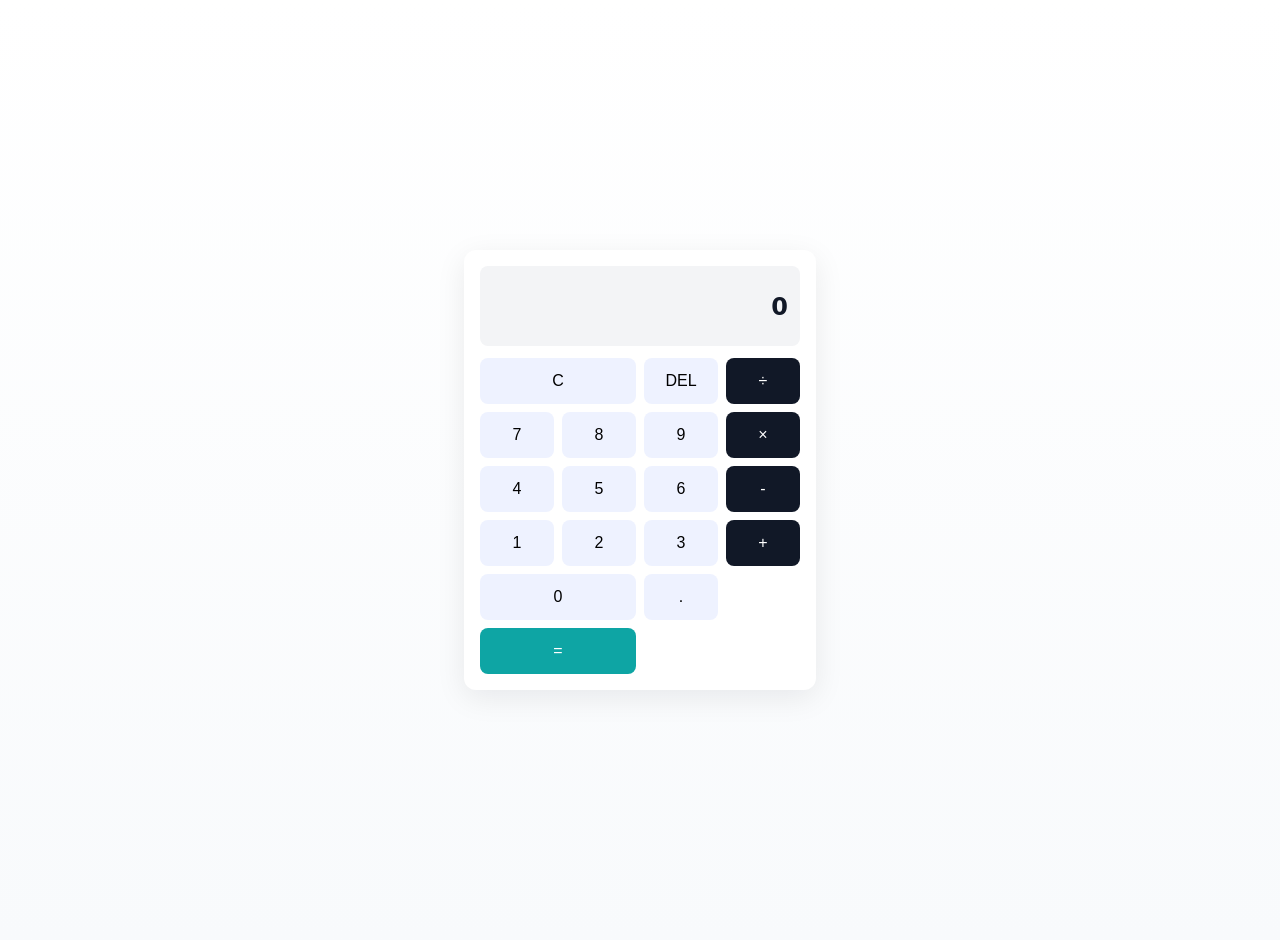
==== 01_index.html @ 19da4bb9 "Calculator Using HTML, CSS & JS" ====
<!DOCTYPE html>
<html lang="en">
<head>
  <meta charset="utf-8" />
  <meta name="viewport" content="width=device-width,initial-scale=1" />
  <title>Simple Calculator</title>
  <link rel="stylesheet" href="01_style.css">
</head>
<body>
  <div class="calc" role="application" aria-label="Calculator">
    <div class="display" id="display">
      <div class="history" id="history">&nbsp;</div>
      <div class="output" id="output">0</div>
    </div>
    <div class="keys">
      <button data-action="clear" class="span2">C</button>
      <button data-action="del">DEL</button>
      <button data-value="÷" class="op">÷</button>

      <button data-value="7">7</button>
      <button data-value="8">8</button>
      <button data-value="9">9</button>
      <button data-value="×" class="op">×</button>

      <button data-value="4">4</button>
      <button data-value="5">5</button>
      <button data-value="6">6</button>
      <button data-value="-" class="op">-</button>

      <button data-value="1">1</button>
      <button data-value="2">2</button>
      <button data-value="3">3</button>
      <button data-value="+" class="op">+</button>

      <button data-value="0" class="span2">0</button>
      <button data-value=".">.</button>
      <button data-action="equals" class="equal">=</button>
    </div>
  </div>
  <script src="01_app.js"></script>
</body>
</html>
---- 01_style.css ----
:root { 
  font-family: Inter, system-ui, sans-serif; 
  --panel:#ffffff; --accent:#111827; 
}

body {
  background:linear-gradient(180deg,#fff,#f8fafc);
  min-height:100vh;
  display:flex;
  align-items:center;
  justify-content:center;
  margin:0;
  padding:20px;
}

.calc {
  width:320px;
  background:var(--panel);
  border-radius:12px;
  box-shadow:0 8px 30px rgba(2,6,23,0.08);
  padding:16px;
}

.display {
  background:#f3f4f6;
  padding:12px;
  border-radius:8px;
  text-align:right;
  min-height:56px;
  margin-bottom:12px;
  word-break:break-all;
}

.history { font-size:13px; color:#6b7280; min-height:14px; }
.output { font-size:24px; font-weight:700; color:var(--accent); }

.keys {
  display:grid;
  grid-template-columns: repeat(4,1fr);
  gap:8px;
}

button {
  padding:14px;
  border-radius:8px;
  border:none;
  font-size:16px;
  cursor:pointer;
  background:#eef2ff;
}

button.op { background:#111827; color:white; }
button.equal { background:#0ea5a4; color:white; grid-column: span 2; }
button.span2 { grid-column: span 2; }
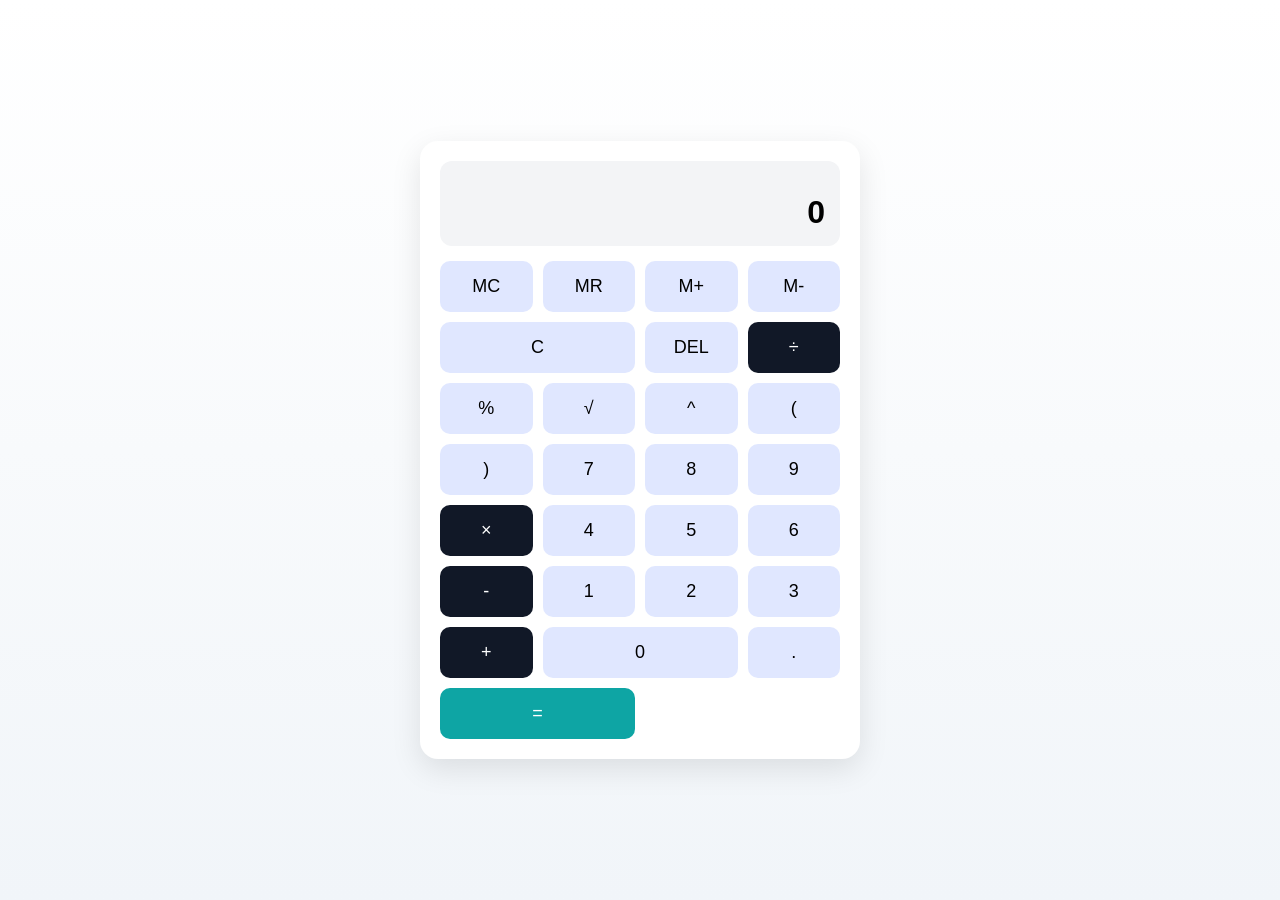
==== commit 685e8439: "Updated_JS" ====
--- a/01_index.html
+++ b/01_index.html
@@ -1,42 +1,96 @@
 <!DOCTYPE html>
 <html lang="en">
+
 <head>
-  <meta charset="utf-8" />
-  <meta name="viewport" content="width=device-width,initial-scale=1" />
-  <title>Simple Calculator</title>
-  <link rel="stylesheet" href="01_style.css">
+    <meta charset="UTF-8">
+    <meta name="viewport" content="width=device-width, initial-scale=1.0">
+    <title>Advanced Calculator</title>
+
+    <link rel="stylesheet" href="01_style.css">
 </head>
+
 <body>
-  <div class="calc" role="application" aria-label="Calculator">
-    <div class="display" id="display">
-      <div class="history" id="history">&nbsp;</div>
-      <div class="output" id="output">0</div>
+
+<div class="calc">
+
+    <div class="display">
+
+        <div id="history">&nbsp;</div>
+
+        <div id="output">0</div>
+
     </div>
+
     <div class="keys">
-      <button data-action="clear" class="span2">C</button>
-      <button data-action="del">DEL</button>
-      <button data-value="÷" class="op">÷</button>
 
-      <button data-value="7">7</button>
-      <button data-value="8">8</button>
-      <button data-value="9">9</button>
-      <button data-value="×" class="op">×</button>
+        <!-- Memory Buttons -->
 
-      <button data-value="4">4</button>
-      <button data-value="5">5</button>
-      <button data-value="6">6</button>
-      <button data-value="-" class="op">-</button>
+        <button data-action="mc">MC</button>
 
-      <button data-value="1">1</button>
-      <button data-value="2">2</button>
-      <button data-value="3">3</button>
-      <button data-value="+" class="op">+</button>
+        <button data-action="mr">MR</button>
 
-      <button data-value="0" class="span2">0</button>
-      <button data-value=".">.</button>
-      <button data-action="equals" class="equal">=</button>
+        <button data-action="mplus">M+</button>
+
+        <button data-action="mminus">M-</button>
+
+        <!-- Clear Row -->
+
+        <button data-action="clear" class="span2">C</button>
+
+        <button data-action="del">DEL</button>
+
+        <button data-value="÷" class="op">÷</button>
+
+        <!-- Advanced Functions -->
+
+        <button data-value="%">%</button>
+
+        <button data-value="√">√</button>
+
+        <button data-value="^">^</button>
+
+        <button data-value="(">(</button>
+
+        <button data-value=")">)</button>
+
+        <!-- Numbers -->
+
+        <button data-value="7">7</button>
+
+        <button data-value="8">8</button>
+
+        <button data-value="9">9</button>
+
+        <button data-value="×" class="op">×</button>
+
+        <button data-value="4">4</button>
+
+        <button data-value="5">5</button>
+
+        <button data-value="6">6</button>
+
+        <button data-value="-" class="op">-</button>
+
+        <button data-value="1">1</button>
+
+        <button data-value="2">2</button>
+
+        <button data-value="3">3</button>
+
+        <button data-value="+" class="op">+</button>
+
+        <button data-value="0" class="span2">0</button>
+
+        <button data-value=".">.</button>
+
+        <button data-action="equals" class="equal">=</button>
+
     </div>
-  </div>
-  <script src="01_app.js"></script>
+
+</div>
+
+<script src="01_app.js"></script>
+
 </body>
-</html>
+
+</html>
--- a/01_style.css
+++ b/01_style.css
@@ -1,54 +1,120 @@
-:root { 
-  font-family: Inter, system-ui, sans-serif; 
-  --panel:#ffffff; --accent:#111827; 
+:root {
+
+    --panel:#ffffff;
+
+    --dark:#111827;
+
+    --equal:#0ea5a4;
+
 }
 
-body {
-  background:linear-gradient(180deg,#fff,#f8fafc);
-  min-height:100vh;
-  display:flex;
-  align-items:center;
-  justify-content:center;
-  margin:0;
-  padding:20px;
+body{
+
+    margin:0;
+
+    min-height:100vh;
+
+    display:flex;
+
+    justify-content:center;
+
+    align-items:center;
+
+    background:linear-gradient(180deg,#ffffff,#f1f5f9);
+
+    font-family:Inter,sans-serif;
 }
 
-.calc {
-  width:320px;
-  background:var(--panel);
-  border-radius:12px;
-  box-shadow:0 8px 30px rgba(2,6,23,0.08);
-  padding:16px;
+.calc{
+
+    width:400px;
+
+    background:white;
+
+    padding:20px;
+
+    border-radius:18px;
+
+    box-shadow:0 10px 30px rgba(0,0,0,0.1);
 }
 
-.display {
-  background:#f3f4f6;
-  padding:12px;
-  border-radius:8px;
-  text-align:right;
-  min-height:56px;
-  margin-bottom:12px;
-  word-break:break-all;
+.display{
+
+    background:#f3f4f6;
+
+    border-radius:12px;
+
+    padding:15px;
+
+    text-align:right;
+
+    margin-bottom:15px;
 }
 
-.history { font-size:13px; color:#6b7280; min-height:14px; }
-.output { font-size:24px; font-weight:700; color:var(--accent); }
+#history{
 
-.keys {
-  display:grid;
-  grid-template-columns: repeat(4,1fr);
-  gap:8px;
+    font-size:14px;
+
+    color:gray;
+
+    min-height:18px;
 }
 
-button {
-  padding:14px;
-  border-radius:8px;
-  border:none;
-  font-size:16px;
-  cursor:pointer;
-  background:#eef2ff;
+#output{
+
+    font-size:32px;
+
+    font-weight:700;
 }
 
-button.op { background:#111827; color:white; }
-button.equal { background:#0ea5a4; color:white; grid-column: span 2; }
-button.span2 { grid-column: span 2; }
+.keys{
+
+    display:grid;
+
+    grid-template-columns:repeat(4,1fr);
+
+    gap:10px;
+}
+
+button{
+
+    border:none;
+
+    border-radius:10px;
+
+    padding:15px;
+
+    font-size:18px;
+
+    cursor:pointer;
+
+    background:#e0e7ff;
+
+    transition:0.2s;
+}
+
+button:hover{
+
+    transform:scale(1.05);
+}
+
+.op{
+
+    background:var(--dark);
+
+    color:white;
+}
+
+.equal{
+
+    background:var(--equal);
+
+    color:white;
+
+    grid-column:span 2;
+}
+
+.span2{
+
+    grid-column:span 2;
+}
